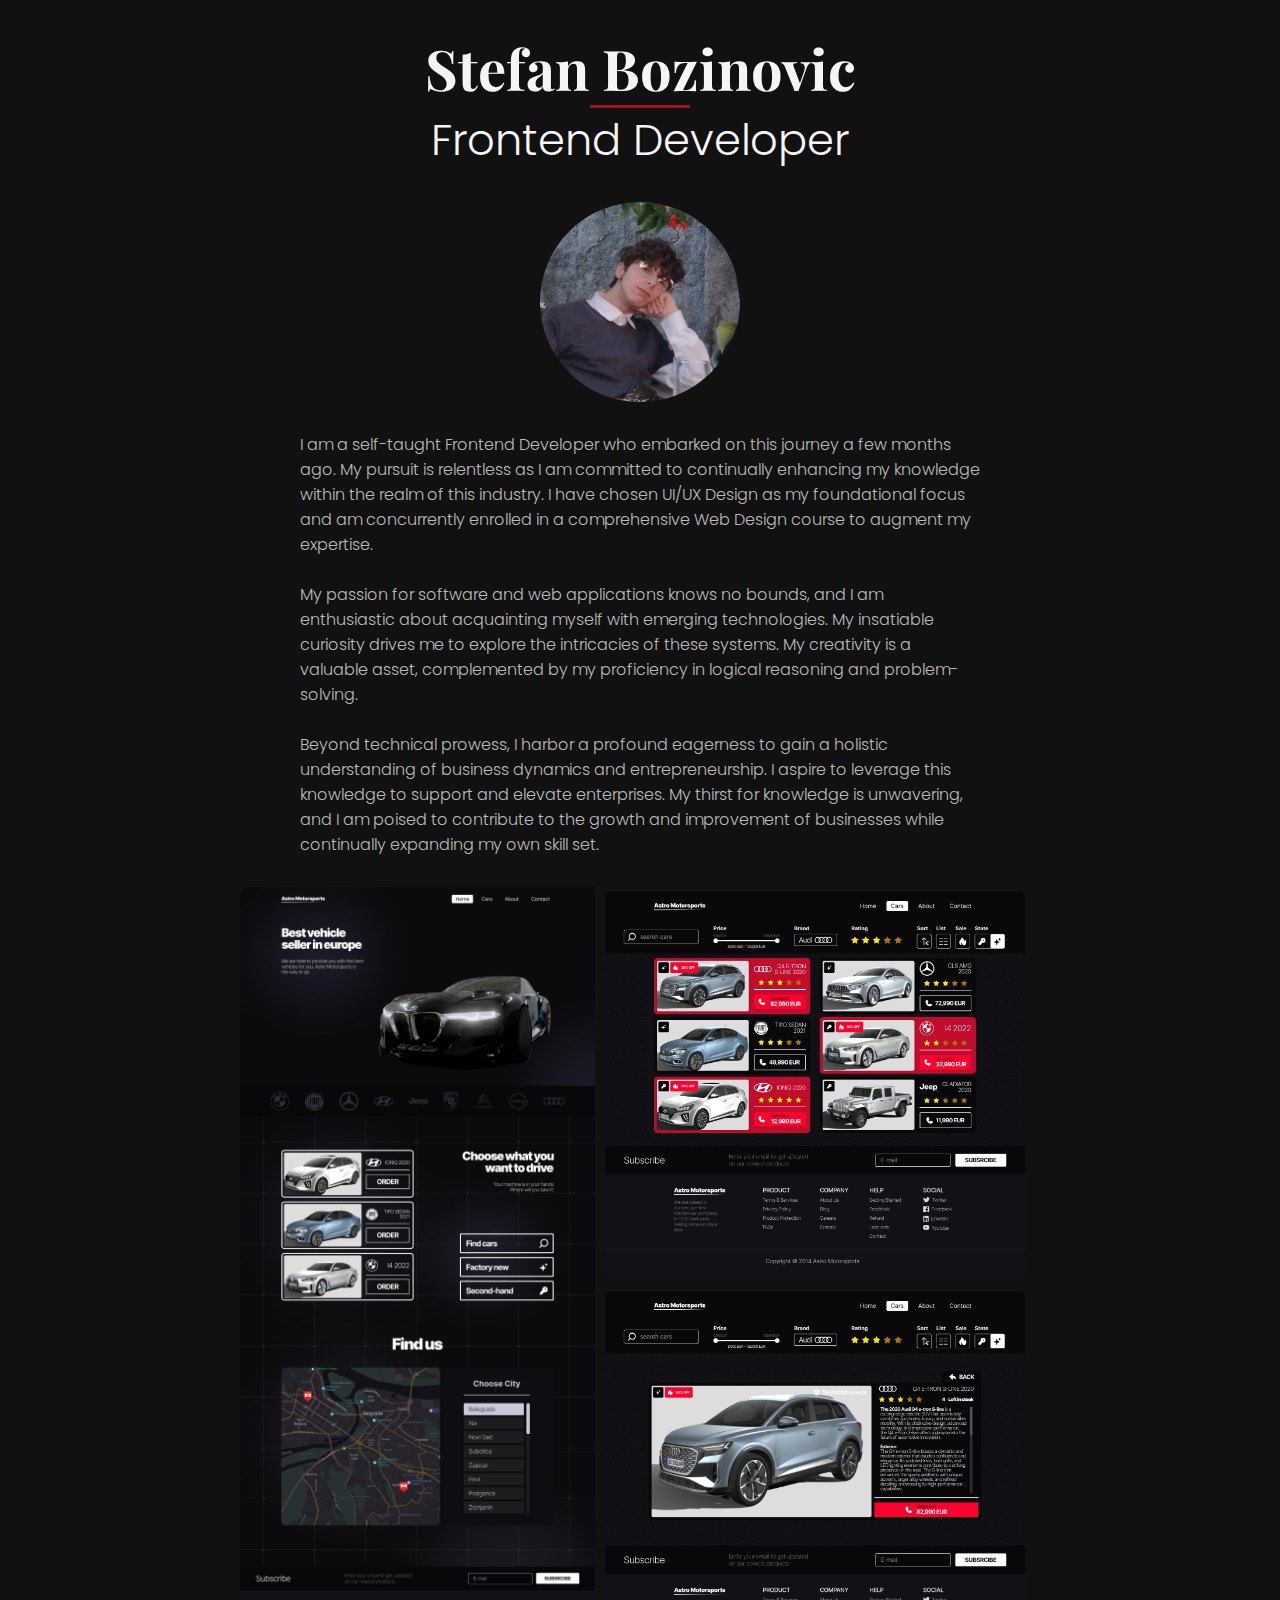
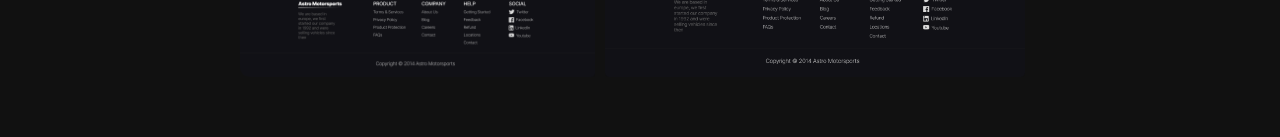
==== index.html @ ae0267c5 "Add files via upload" ====
<!DOCTYPE html>
<html lang="en">
<head>
    <meta charset="UTF-8">
    <meta name="viewport" content="width=device-width, initial-scale=1.0">
    <meta name="creator" content="Stefan Bozinovic">
    <meta name="description" content="Stefan Bozinovic, Frontend Developer.">
    <meta name="keywords" content="Frontend Developer, HTML, HTML5, CSS, CSS3, JS, SCSS, Figma, UI/UX, Web Design,">
    <link rel="stylesheet" href="/static/css/style.css">
    <title>Document</title>
</head>
<body>
    <main>
        <section class="about">
            <div class="name">
                <h1 class="first">Stefan Bozinovic</h1>
                <span class="line"></span>
                <h1 class="last">Frontend Developer</h1>
            </div>
            <div class="img-container"></div>
            <p>I am a self-taught Frontend Developer who embarked on this journey a few months ago. My pursuit is relentless as I am committed to continually enhancing my knowledge within the realm of this industry. I have chosen UI/UX Design as my foundational focus and am concurrently enrolled in a comprehensive Web Design course to augment my expertise.
                <br><br>
                My passion for software and web applications knows no bounds, and I am enthusiastic about acquainting myself with emerging technologies. My insatiable curiosity drives me to explore the intricacies of these systems. My creativity is a valuable asset, complemented by my proficiency in logical reasoning and problem-solving.
                <br><br>
                Beyond technical prowess, I harbor a profound eagerness to gain a holistic understanding of business dynamics and entrepreneurship. I aspire to leverage this knowledge to support and elevate enterprises. My thirst for knowledge is unwavering, and I am poised to contribute to the growth and improvement of businesses while continually expanding my own skill set.
            </p>
        </section>
        <section class="works">
            <div class="container">
                <div class="content">
                    <img src="/static/images/Astro Motorsports _ Home.png" alt="">
                    <img src="/static/images/Frame 88.png" alt="">
                    <img src="/static/images/Astro Motorsports _ About.png" alt=""> 
                    <img src="/static/images/Astro Motorsports _ Contact.png" alt="">
        
                    <img src="/static/images/Imagify-home.png" alt="">
                    <img src="/static/images/imagify-app.png" alt="">
                    <img src="/static/images/Imagify3.png" alt="">
        
                    <img src="/static/images/Astro Motorsports _ Home.png" alt="">
                    <img src="/static/images/Frame 88.png" alt="">
                    <img src="/static/images/Astro Motorsports _ About.png" alt=""> 
                    <img src="/static/images/Astro Motorsports _ Contact.png" alt="">
                </div>
            </div>
        </section>
    </main>

    <script src="/static/js/main.js"></script>
</body>
</html>
---- static/css/style.css ----
@import url("https://fonts.googleapis.com/css2?family=Poppins:ital,wght@0,100;0,200;0,300;0,400;0,500;0,600;0,700;0,800;0,900;1,100;1,200;1,300;1,400;1,500;1,600;1,700;1,800;1,900&display=swap");
@import url("https://fonts.googleapis.com/css2?family=Playfair+Display:ital,wght@0,400;0,500;0,600;0,700;0,800;0,900;1,400;1,500;1,600;1,700;1,800;1,900&display=swap");
* {
  margin: 0;
  padding: 0;
  box-sizing: border-box;
  font-family: "Poppins", Arial, Helvetica, sans-serif;
  border: 0px red solid;
}

body {
  min-height: 99vh;
  display: flex;
  justify-content: center;
  align-items: start;
  background: #111111;
  overflow: hidden;
  padding: 30px 0;
}

main {
  display: flex;
  width: 1600px;
  height: 99vh;
}

.name {
  display: flex;
  flex-direction: column;
  align-items: center;
}
.name h1 {
  font-size: 3.5em;
  font-family: "Playfair Display", Arial, Helvetica, sans-serif;
}
.name .first {
  color: #f5f5f5;
}
.name .line {
  width: 100px;
  height: 3px;
  background: #9A151D;
}
.name .last {
  color: #f5f5f5;
  font-family: "Poppins";
  font-weight: 300;
  font-size: 2.7em;
}

.about {
  width: 50%;
  display: flex;
  flex-direction: column;
  align-items: center;
}
.about .img-container {
  margin: 30px;
  z-index: -1;
  min-width: 200px;
  min-height: 200px;
  overflow: hidden;
  border-radius: 50%;
  background-image: url(/static/images/IMG-826bcc24993459eb0976cbedf641fe38-V.jpg);
  background-position: center;
  background-size: cover;
}
.about p {
  color: #bbbbbb;
  padding: 0 60px;
  font-weight: 300;
}

.works {
  width: 50%;
  height: 880px;
  padding-top: 30px;
  padding-bottom: 60px;
}
.works .container {
  width: 100%;
  border-radius: 0.6em;
  height: 100%;
  overflow: hidden;
}
.works .container .content {
  display: flex;
  height: 100%;
  gap: 10px;
  animation: scroll infinite linear 45s;
}

@keyframes scroll {
  from {
    transform: translateX(0);
  }
  to {
    transform: translateX(-4710px);
  }
}
@media (max-width: 1838px) {
  main {
    flex-direction: column;
    align-items: center;
  }
  body {
    overflow-y: scroll;
  }
}/*# sourceMappingURL=style.css.map */
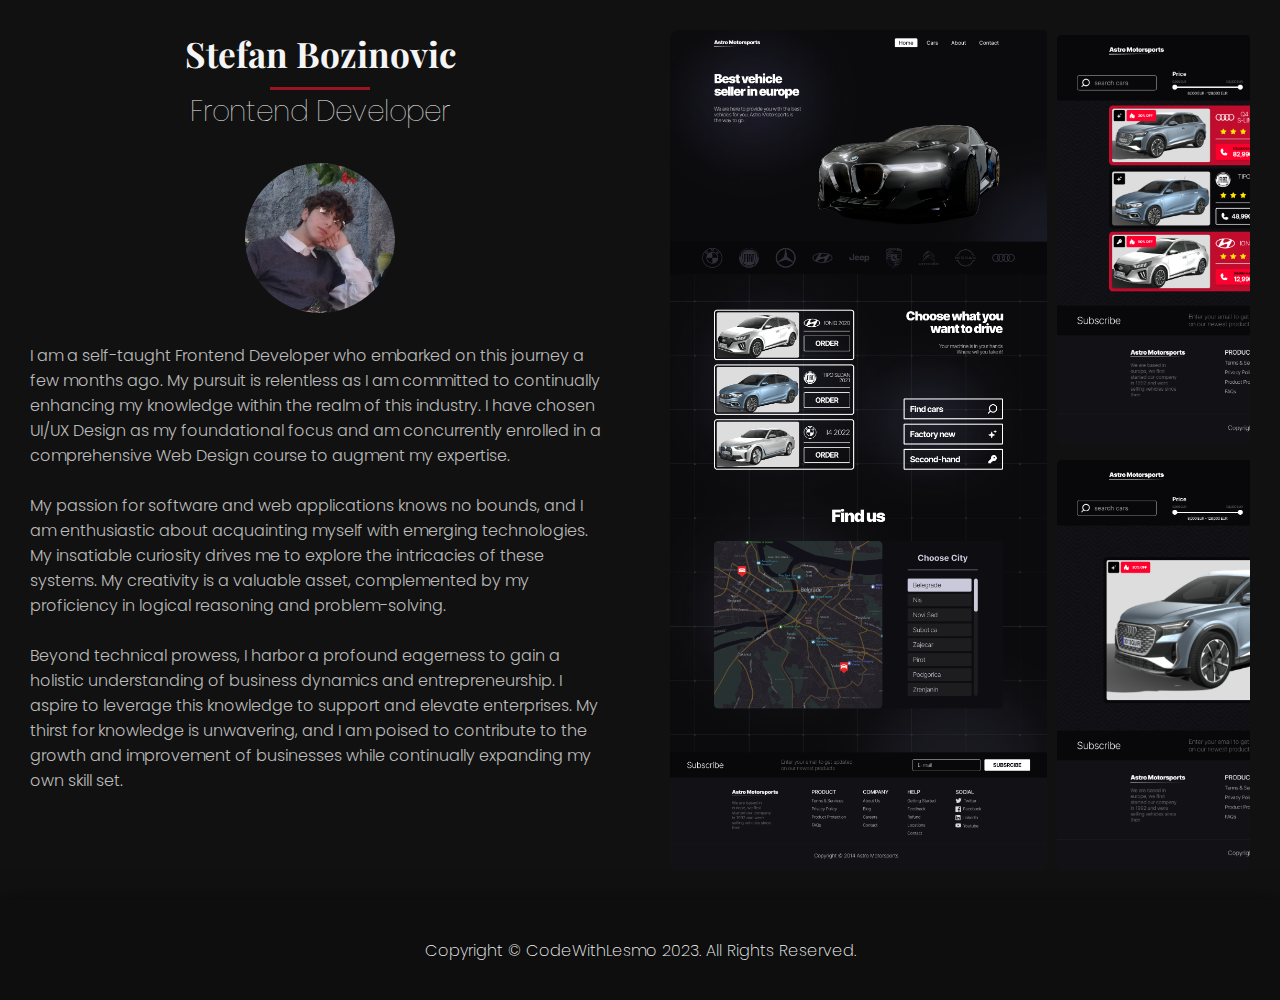
==== commit c5df1a8e: "Add files via upload" ====
--- a/index.html
+++ b/index.html
@@ -6,46 +6,43 @@
     <meta name="creator" content="Stefan Bozinovic">
     <meta name="description" content="Stefan Bozinovic, Frontend Developer.">
     <meta name="keywords" content="Frontend Developer, HTML, HTML5, CSS, CSS3, JS, SCSS, Figma, UI/UX, Web Design,">
-    <link rel="stylesheet" href="/static/css/style.css">
-    <title>Document</title>
+    <link rel="stylesheet" href="style.css">
+    <title>Stefan - Frontend Developer</title>
 </head>
 <body>
     <main>
-        <section class="about">
+        <div class="left">
             <div class="name">
                 <h1 class="first">Stefan Bozinovic</h1>
                 <span class="line"></span>
                 <h1 class="last">Frontend Developer</h1>
             </div>
-            <div class="img-container"></div>
-            <p>I am a self-taught Frontend Developer who embarked on this journey a few months ago. My pursuit is relentless as I am committed to continually enhancing my knowledge within the realm of this industry. I have chosen UI/UX Design as my foundational focus and am concurrently enrolled in a comprehensive Web Design course to augment my expertise.
+            <div class="pfp"></div>
+            <p>
+                I am a self-taught Frontend Developer who embarked on this journey a few months ago. My pursuit is relentless as I am committed to continually enhancing my knowledge within the realm of this industry. I have chosen UI/UX Design as my foundational focus and am concurrently enrolled in a comprehensive Web Design course to augment my expertise.
                 <br><br>
                 My passion for software and web applications knows no bounds, and I am enthusiastic about acquainting myself with emerging technologies. My insatiable curiosity drives me to explore the intricacies of these systems. My creativity is a valuable asset, complemented by my proficiency in logical reasoning and problem-solving.
                 <br><br>
                 Beyond technical prowess, I harbor a profound eagerness to gain a holistic understanding of business dynamics and entrepreneurship. I aspire to leverage this knowledge to support and elevate enterprises. My thirst for knowledge is unwavering, and I am poised to contribute to the growth and improvement of businesses while continually expanding my own skill set.
             </p>
-        </section>
-        <section class="works">
+        </div>
+        <div class="right">
             <div class="container">
                 <div class="content">
-                    <img src="/static/images/Astro Motorsports _ Home.png" alt="">
-                    <img src="/static/images/Frame 88.png" alt="">
-                    <img src="/static/images/Astro Motorsports _ About.png" alt=""> 
-                    <img src="/static/images/Astro Motorsports _ Contact.png" alt="">
+                    <img src="images/Astro Motorsports _ Home.png" alt="">
+                    <img src="images/Frame 88.png" alt="">
+                    <img src="images/Astro Motorsports _ About.png" alt=""> 
+                    <img src="images/Astro Motorsports _ Contact.png" alt="">
         
-                    <img src="/static/images/Imagify-home.png" alt="">
-                    <img src="/static/images/imagify-app.png" alt="">
-                    <img src="/static/images/Imagify3.png" alt="">
-        
-                    <img src="/static/images/Astro Motorsports _ Home.png" alt="">
-                    <img src="/static/images/Frame 88.png" alt="">
-                    <img src="/static/images/Astro Motorsports _ About.png" alt=""> 
-                    <img src="/static/images/Astro Motorsports _ Contact.png" alt="">
+                    <img src="images/Imagify-home.png" alt="">
+                    <img src="images/imagify-app.png" alt="">
+                    <img src="images/Imagify3.png" alt="">
                 </div>
             </div>
-        </section>
+        </div>
     </main>
-
-    <script src="/static/js/main.js"></script>
+    <footer>
+        <p>Copyright &copy; CodeWithLesmo 2023. All Rights Reserved.</p>
+    </footer>
 </body>
 </html>--- a/style.css
+++ b/style.css
@@ -0,0 +1,146 @@
+@import url("https://fonts.googleapis.com/css2?family=Poppins:ital,wght@0,100;0,200;0,300;0,400;0,500;0,600;0,700;0,800;0,900;1,100;1,200;1,300;1,400;1,500;1,600;1,700;1,800;1,900&display=swap");
+@import url("https://fonts.googleapis.com/css2?family=Playfair+Display:ital,wght@0,400;0,500;0,600;0,700;0,800;0,900;1,400;1,500;1,600;1,700;1,800;1,900&display=swap");
+
+* {
+    margin: 0;
+    padding: 0;
+    box-sizing: border-box;
+    font-family: 'Poppins', Arial, Helvetica, sans-serif;
+}
+
+body {
+    min-height: 100vh;
+    justify-content: center;
+    background: #111111;
+}
+
+main {
+    width: 100%;
+    margin: 0;
+    display: flex;
+}
+
+.left {
+    display: flex;
+    flex-direction: column;
+    align-items: center;
+    width: 50%;
+    height: 100vh;
+    padding: 30px;
+}
+
+.left p {
+    color: #bbbbbb;
+    font-weight: 300;
+    height: 100%;
+    padding: 0 150px;
+}
+
+.first {
+    font-size: 3em;
+    font-family: 'Playfair Display', Arial, Helvetica, sans-serif;
+}
+
+.last {
+    font-weight: 100;
+    font-size: 2.4em;
+}
+
+.name {
+    text-align: center;
+    display: flex;
+    flex-direction: column;
+    align-items: center;
+}
+
+.name h1 {
+    color: #f5f5f5;
+}
+
+.line {
+    width: 100px;
+    height: 3px;
+    margin-top: 10px;
+    background: #9A151D;
+}
+
+.pfp {
+    margin: 30px 0;
+    min-height: 250px;
+    min-width: 250px;
+    border-radius: 50%;
+    background-image: url(images/IMG-826bcc24993459eb0976cbedf641fe38-V.jpg);
+    background-position: center;
+    background-repeat: no-repeat;
+    background-size: cover;
+}
+
+.right {
+    width: 50%;
+    padding: 30px;
+    height: 100vh;
+}
+
+.right .container {
+    height: 100%;
+    overflow: hidden;
+    overflow-x: scroll;
+    border-radius: .6em;
+}
+
+.right .container .content {
+    display: flex;
+    height: 100%;
+    gap: 10px;
+}
+
+footer {
+    background-color: #0e0e0e;
+    box-shadow: 0 0 20px rgba(0,0,0,50%);
+    height: 100px;
+    display: flex;
+    justify-content: center;
+    align-items: center;
+    color: #f5f5f5;
+    font-weight: 200;
+}
+
+@media (max-width: 1910px) {
+    .left p {
+        padding: 0;
+    }
+}
+
+@media (max-width: 1603px) {
+    .pfp {
+        min-width: 150px;
+        min-height: 150px;
+    }
+    .first {
+        font-size: 2.2em;
+    }
+    .last {
+        font-size: 1.76em;
+    }
+}
+
+@media (max-width: 1264px) {
+    main {
+        display: flex;
+        flex-direction: column;
+        
+    }
+    .left {
+        height: 100%;
+        width: 100%;
+    }
+    .right {
+        width: 100%;
+    }
+}
+
+@media (max-width: 1264px) {
+    footer {
+        font-size: .7em;
+    }
+}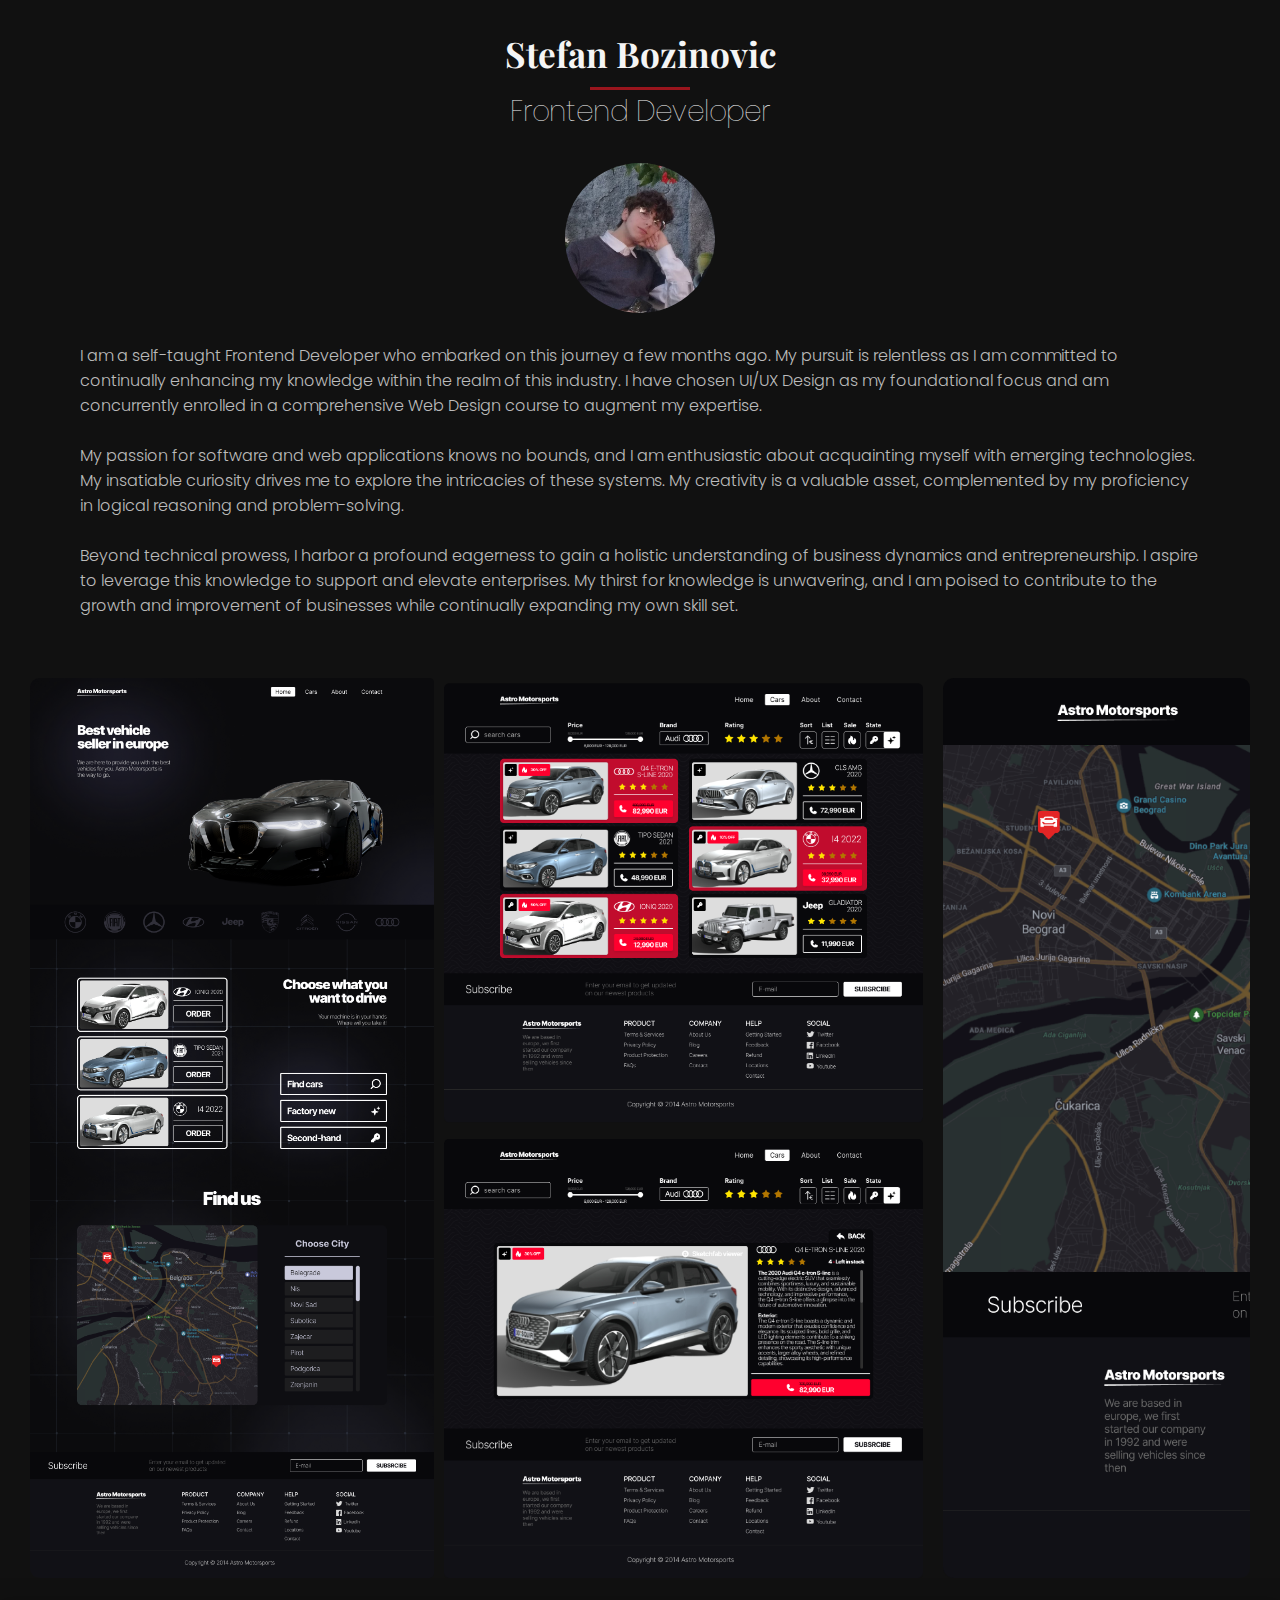
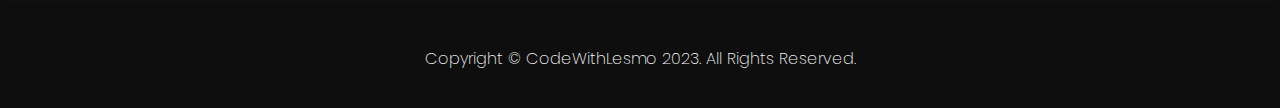
==== commit dc50614c: "Add files via upload" ====
--- a/style.css
+++ b/style.css
@@ -10,8 +10,10 @@
 
 body {
     min-height: 100vh;
-    justify-content: center;
+    justify-content: space-between;
     background: #111111;
+    display: flex;
+    flex-direction: column;
 }
 
 main {
@@ -25,15 +27,16 @@
     flex-direction: column;
     align-items: center;
     width: 50%;
-    height: 100vh;
+    height: auto;
     padding: 30px;
+    transition: 200ms;
 }
 
 .left p {
     color: #bbbbbb;
     font-weight: 300;
     height: 100%;
-    padding: 0 150px;
+    width: 40em;
 }
 
 .first {
@@ -78,7 +81,8 @@
 .right {
     width: 50%;
     padding: 30px;
-    height: 100vh;
+    height: 60em;
+    opacity: 1;
 }
 
 .right .container {
@@ -111,7 +115,31 @@
     }
 }
 
-@media (max-width: 1603px) {
+@media (min-width: 1420px) {
+    .right {
+        animation: switch-min 1000ms ease;
+    }
+}
+
+@media (max-width: 1419px) {
+    main {
+        display: flex;
+        flex-direction: column;
+    }
+    .left {
+        height: 100%;
+        width: 100%;
+        
+    }
+    .left p {
+        width: auto;
+        padding: 0 50px;
+    }    
+    .right {
+        width: 100%;
+        animation: switch-max 1000ms ease;
+    }
+
     .pfp {
         min-width: 150px;
         min-height: 150px;
@@ -125,22 +153,31 @@
 }
 
 @media (max-width: 1264px) {
-    main {
-        display: flex;
-        flex-direction: column;
-        
-    }
-    .left {
-        height: 100%;
-        width: 100%;
-    }
-    .right {
-        width: 100%;
+    footer {
+        font-size: .7em;
     }
 }
 
-@media (max-width: 1264px) {
-    footer {
-        font-size: .7em;
+@media (max-width: 730px) {
+    .left p {
+        width: auto;
+    }
+}
+
+@keyframes switch-max {
+    0% {
+        opacity: 0;
+    }
+    100% {
+        opacity: 1;
+    }
+}
+
+@keyframes switch-min {
+    0% {
+        opacity: 0;
+    }
+    100% {
+        opacity: 1;
     }
 }